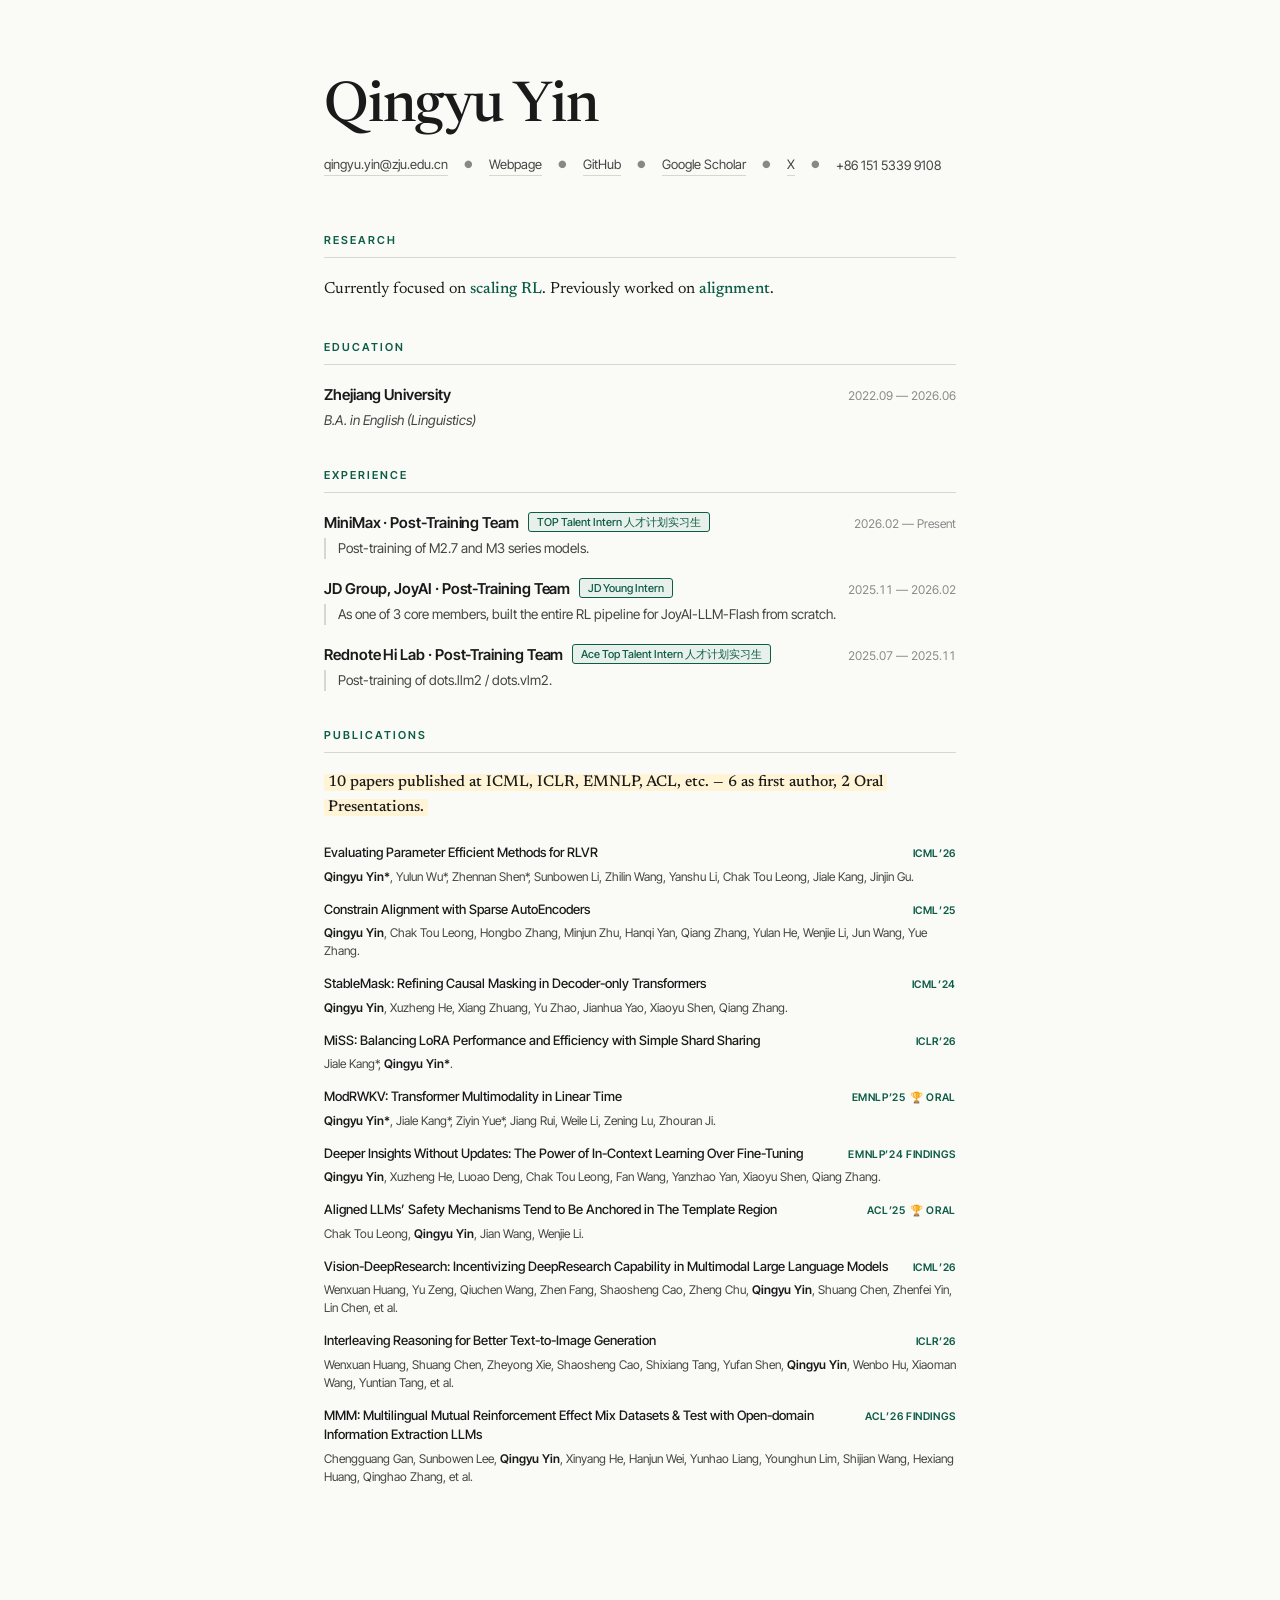
==== qingyu_cv_4.html @ bf0ea3c9 "[feat] redesign site: minimal glassmorphism profile with interactive background Strip down to single" ====
<!DOCTYPE html>
<html lang="en">
<head>
<meta charset="UTF-8">
<title>Qingyu Yin — Curriculum Vitae</title>
<link rel="preconnect" href="https://fonts.googleapis.com">
<link rel="preconnect" href="https://fonts.gstatic.com" crossorigin>
<link href="https://fonts.googleapis.com/css2?family=Newsreader:ital,opsz,wght@0,6..72,400;0,6..72,500;0,6..72,600;1,6..72,400&family=Inter+Tight:wght@300;400;500;600;700&display=swap" rel="stylesheet">
<style>
  :root {
    --ink: #1a1a1a;
    --ink-soft: #444;
    --ink-faint: #888;
    --accent: #0d5c47;
    --accent-soft: #e8f0ec;
    --highlight: #fff4d6;
    --rule: #d8d6cf;
    --paper: #fafaf7;
    --sans: 'Inter Tight', -apple-system, sans-serif;
    --serif: 'Newsreader', Georgia, serif;
  }

  * { box-sizing: border-box; margin: 0; padding: 0; }

  html { font-size: 15px; }

  body {
    font-family: var(--sans);
    color: var(--ink);
    background: var(--paper);
    line-height: 1.55;
    font-weight: 400;
    -webkit-font-smoothing: antialiased;
    text-rendering: optimizeLegibility;
  }

  .page {
    max-width: 760px;
    margin: 0 auto;
    padding: 80px 64px 96px;
  }

  /* ─── Header ─────────────────────────────────── */
  header {
    margin-bottom: 56px;
  }

  h1 {
    font-family: var(--serif);
    font-size: 56px;
    font-weight: 500;
    letter-spacing: -0.02em;
    line-height: 1;
    color: var(--ink);
    margin-bottom: 18px;
  }

  .contact {
    font-size: 13px;
    color: var(--ink-soft);
    font-weight: 400;
    display: flex;
    flex-wrap: wrap;
    gap: 4px 16px;
    align-items: center;
  }

  .contact a {
    color: var(--ink-soft);
    text-decoration: none;
    border-bottom: 1px solid var(--rule);
    padding-bottom: 1px;
    transition: all 0.15s ease;
  }

  .contact a:hover {
    color: var(--accent);
    border-bottom-color: var(--accent);
  }

  .contact .sep {
    color: var(--ink-faint);
    font-size: 10px;
  }

  /* ─── Sections ───────────────────────────────── */
  section {
    margin-bottom: 36px;
  }

  h2 {
    font-family: var(--sans);
    font-size: 11px;
    font-weight: 600;
    letter-spacing: 0.18em;
    text-transform: uppercase;
    color: var(--accent);
    margin-bottom: 18px;
    padding-bottom: 8px;
    border-bottom: 1px solid var(--rule);
  }

  /* ─── Research statement ─────────────────────── */
  .research-statement {
    font-family: var(--serif);
    font-size: 16px;
    line-height: 1.65;
    color: var(--ink);
    font-weight: 400;
  }

  .research-statement p + p {
    margin-top: 10px;
  }

  .accent {
    color: var(--accent);
    font-weight: 500;
  }

  /* ─── Education / Experience entries ─────────── */
  .entry {
    margin-bottom: 18px;
  }

  .entry:last-child {
    margin-bottom: 0;
  }

  .entry-header {
    display: flex;
    justify-content: space-between;
    align-items: baseline;
    gap: 16px;
    margin-bottom: 4px;
    flex-wrap: wrap;
  }

  .entry-title {
    font-size: 15px;
    font-weight: 600;
    color: var(--ink);
    letter-spacing: -0.005em;
  }

  /* Role pill — colored frame */
  .role-pill {
    display: inline-block;
    font-size: 11px;
    font-weight: 500;
    color: var(--accent);
    background: var(--accent-soft);
    border: 1px solid var(--accent);
    border-radius: 3px;
    padding: 2px 8px;
    margin-left: 6px;
    letter-spacing: 0;
    vertical-align: 2px;
    line-height: 1.3;
  }

  .entry-date {
    font-size: 12px;
    color: var(--ink-faint);
    font-weight: 400;
    white-space: nowrap;
    font-variant-numeric: tabular-nums;
  }

  .entry-subtitle {
    font-size: 13.5px;
    color: var(--ink-soft);
    font-style: italic;
    margin-bottom: 4px;
  }

  .entry-body {
    font-size: 13.5px;
    color: var(--ink-soft);
    padding-left: 14px;
    position: relative;
  }

  .entry-body::before {
    content: "";
    position: absolute;
    left: 0;
    top: 0;
    bottom: 0;
    width: 2px;
    background: var(--rule);
  }

  /* ─── Publications ───────────────────────────── */
  .pub-lead {
    font-family: var(--serif);
    font-size: 15.5px;
    color: var(--ink);
    margin-bottom: 22px;
    line-height: 1.6;
  }

  .pub-lead .hl {
    background-color: var(--highlight);
    padding: 1px 4px;
    border-radius: 2px;
    font-weight: 500;
    box-decoration-break: clone;
    -webkit-box-decoration-break: clone;
  }

  .pub {
    margin-bottom: 14px;
    display: grid;
    grid-template-columns: 1fr auto;
    gap: 4px 18px;
    align-items: baseline;
    font-size: 13px;
    line-height: 1.5;
  }

  .pub-title {
    color: var(--ink);
    font-weight: 500;
  }

  .pub-venue {
    font-size: 10.5px;
    color: var(--accent);
    font-weight: 600;
    letter-spacing: 0.06em;
    white-space: nowrap;
    text-transform: uppercase;
  }

  .pub-venue .oral {
    margin-left: 2px;
  }

  .pub-authors {
    grid-column: 1 / -1;
    color: var(--ink-soft);
    font-size: 12px;
    margin-top: 1px;
  }

  .pub-authors .me {
    color: var(--ink);
    font-weight: 600;
  }

  /* ─── Print ──────────────────────────────────── */
  @media print {
    @page {
      size: A4;
      margin: 0.5in;
    }

    html { font-size: 10.5pt; }

    body {
      background: white;
      color: #000;
    }

    .page {
      max-width: none;
      margin: 0;
      padding: 0;
    }

    header { margin-bottom: 24pt; }

    h1 {
      font-size: 32pt;
      margin-bottom: 10pt;
    }

    .contact { font-size: 9pt; }
    .contact a {
      color: #000;
      border-bottom: none;
    }

    section { margin-bottom: 16pt; page-break-inside: auto; }

    h2 {
      font-size: 8.5pt;
      margin-bottom: 10pt;
      padding-bottom: 4pt;
      color: var(--accent);
    }

    .research-statement { font-size: 10.5pt; }
    .pub-lead { font-size: 10.5pt; margin-bottom: 12pt; }

    .role-pill {
      font-size: 8pt;
      padding: 1pt 5pt;
      -webkit-print-color-adjust: exact;
      print-color-adjust: exact;
    }

    .pub-lead .hl {
      -webkit-print-color-adjust: exact;
      print-color-adjust: exact;
    }

    .entry, .pub {
      page-break-inside: avoid;
      margin-bottom: 9pt;
    }

    .entry-title { font-size: 10.5pt; }
    .entry-date { font-size: 8.5pt; }
    .entry-subtitle, .entry-body { font-size: 9.5pt; }

    .pub { font-size: 9.5pt; }
    .pub-authors { font-size: 9pt; }
    .pub-venue { font-size: 8pt; }
  }
</style>
</head>
<body>
<div class="page">

  <header>
    <h1>Qingyu Yin</h1>
    <nav class="contact">
      <a href="mailto:qingyu.yin@zju.edu.cn">qingyu.yin@zju.edu.cn</a>
      <span class="sep">●</span>
      <a href="https://mikastars39.notion.site">Webpage</a>
      <span class="sep">●</span>
      <a href="https://github.com/mikastars39">GitHub</a>
      <span class="sep">●</span>
      <a href="https://scholar.google.com/citations?user=BRsj8FAAAAAJ&hl=zh-CN">Google Scholar</a>
      <span class="sep">●</span>
      <a href="https://x.com/MikaStars39">X</a>
      <span class="sep">●</span>
      <span>+86 151 5339 9108</span>
    </nav>
  </header>

  <section>
    <h2>Research</h2>
    <div class="research-statement">
      <p>Currently focused on <span class="accent">scaling RL</span>. Previously worked on <span class="accent">alignment</span>.</p>
    </div>
  </section>

  <section>
    <h2>Education</h2>
    <div class="entry">
      <div class="entry-header">
        <div class="entry-title">Zhejiang University</div>
        <div class="entry-date">2022.09 — 2026.06</div>
      </div>
      <div class="entry-subtitle">B.A. in English (Linguistics)</div>
    </div>
  </section>

  <section>
    <h2>Experience</h2>

    <div class="entry">
      <div class="entry-header">
        <div class="entry-title">MiniMax · Post-Training Team <span class="role-pill">TOP Talent Intern 人才计划实习生</span></div>
        <div class="entry-date">2026.02 — Present</div>
      </div>
      <div class="entry-body">Post-training of M2.7 and M3 series models.</div>
    </div>

    <div class="entry">
      <div class="entry-header">
        <div class="entry-title">JD Group, JoyAI · Post-Training Team <span class="role-pill">JD Young Intern</span></div>
        <div class="entry-date">2025.11 — 2026.02</div>
      </div>
      <div class="entry-body">As one of 3 core members, built the entire RL pipeline for JoyAI-LLM-Flash from scratch.</div>
    </div>

    <div class="entry">
      <div class="entry-header">
        <div class="entry-title">Rednote Hi Lab · Post-Training Team <span class="role-pill">Ace Top Talent Intern 人才计划实习生</span></div>
        <div class="entry-date">2025.07 — 2025.11</div>
      </div>
      <div class="entry-body">Post-training of dots.llm2 / dots.vlm2.</div>
    </div>
  </section>

  <section>
    <h2>Publications</h2>
    <p class="pub-lead"><span class="hl">10 papers published at ICML, ICLR, EMNLP, ACL, etc. — 6 as first author, 2 Oral Presentations.</span></p>

    <div class="pub">
      <div class="pub-title">Evaluating Parameter Efficient Methods for RLVR</div>
      <div class="pub-venue">ICML&#8217;26</div>
      <div class="pub-authors"><span class="me">Qingyu Yin*</span>, Yulun Wu*, Zhennan Shen*, Sunbowen Li, Zhilin Wang, Yanshu Li, Chak Tou Leong, Jiale Kang, Jinjin Gu.</div>
    </div>

    <div class="pub">
      <div class="pub-title">Constrain Alignment with Sparse AutoEncoders</div>
      <div class="pub-venue">ICML&#8217;25</div>
      <div class="pub-authors"><span class="me">Qingyu Yin</span>, Chak Tou Leong, Hongbo Zhang, Minjun Zhu, Hanqi Yan, Qiang Zhang, Yulan He, Wenjie Li, Jun Wang, Yue Zhang.</div>
    </div>

    <div class="pub">
      <div class="pub-title">StableMask: Refining Causal Masking in Decoder-only Transformers</div>
      <div class="pub-venue">ICML&#8217;24</div>
      <div class="pub-authors"><span class="me">Qingyu Yin</span>, Xuzheng He, Xiang Zhuang, Yu Zhao, Jianhua Yao, Xiaoyu Shen, Qiang Zhang.</div>
    </div>

    <div class="pub">
      <div class="pub-title">MiSS: Balancing LoRA Performance and Efficiency with Simple Shard Sharing</div>
      <div class="pub-venue">ICLR&#8217;26</div>
      <div class="pub-authors">Jiale Kang*, <span class="me">Qingyu Yin*</span>.</div>
    </div>

    <div class="pub">
      <div class="pub-title">ModRWKV: Transformer Multimodality in Linear Time</div>
      <div class="pub-venue">EMNLP&#8217;25 <span class="oral">🏆 Oral</span></div>
      <div class="pub-authors"><span class="me">Qingyu Yin*</span>, Jiale Kang*, Ziyin Yue*, Jiang Rui, Weile Li, Zening Lu, Zhouran Ji.</div>
    </div>

    <div class="pub">
      <div class="pub-title">Deeper Insights Without Updates: The Power of In-Context Learning Over Fine-Tuning</div>
      <div class="pub-venue">EMNLP&#8217;24 Findings</div>
      <div class="pub-authors"><span class="me">Qingyu Yin</span>, Xuzheng He, Luoao Deng, Chak Tou Leong, Fan Wang, Yanzhao Yan, Xiaoyu Shen, Qiang Zhang.</div>
    </div>

    <div class="pub">
      <div class="pub-title">Aligned LLMs&#8217; Safety Mechanisms Tend to Be Anchored in The Template Region</div>
      <div class="pub-venue">ACL&#8217;25 <span class="oral">🏆 Oral</span></div>
      <div class="pub-authors">Chak Tou Leong, <span class="me">Qingyu Yin</span>, Jian Wang, Wenjie Li.</div>
    </div>

    <div class="pub">
      <div class="pub-title">Vision-DeepResearch: Incentivizing DeepResearch Capability in Multimodal Large Language Models</div>
      <div class="pub-venue">ICML&#8217;26</div>
      <div class="pub-authors">Wenxuan Huang, Yu Zeng, Qiuchen Wang, Zhen Fang, Shaosheng Cao, Zheng Chu, <span class="me">Qingyu Yin</span>, Shuang Chen, Zhenfei Yin, Lin Chen, et al.</div>
    </div>

    <div class="pub">
      <div class="pub-title">Interleaving Reasoning for Better Text-to-Image Generation</div>
      <div class="pub-venue">ICLR&#8217;26</div>
      <div class="pub-authors">Wenxuan Huang, Shuang Chen, Zheyong Xie, Shaosheng Cao, Shixiang Tang, Yufan Shen, <span class="me">Qingyu Yin</span>, Wenbo Hu, Xiaoman Wang, Yuntian Tang, et al.</div>
    </div>

    <div class="pub">
      <div class="pub-title">MMM: Multilingual Mutual Reinforcement Effect Mix Datasets &amp; Test with Open-domain Information Extraction LLMs</div>
      <div class="pub-venue">ACL&#8217;26 Findings</div>
      <div class="pub-authors">Chengguang Gan, Sunbowen Lee, <span class="me">Qingyu Yin</span>, Xinyang He, Hanjun Wei, Yunhao Liang, Younghun Lim, Shijian Wang, Hexiang Huang, Qinghao Zhang, et al.</div>
    </div>

  </section>

</div>
</body>
</html>
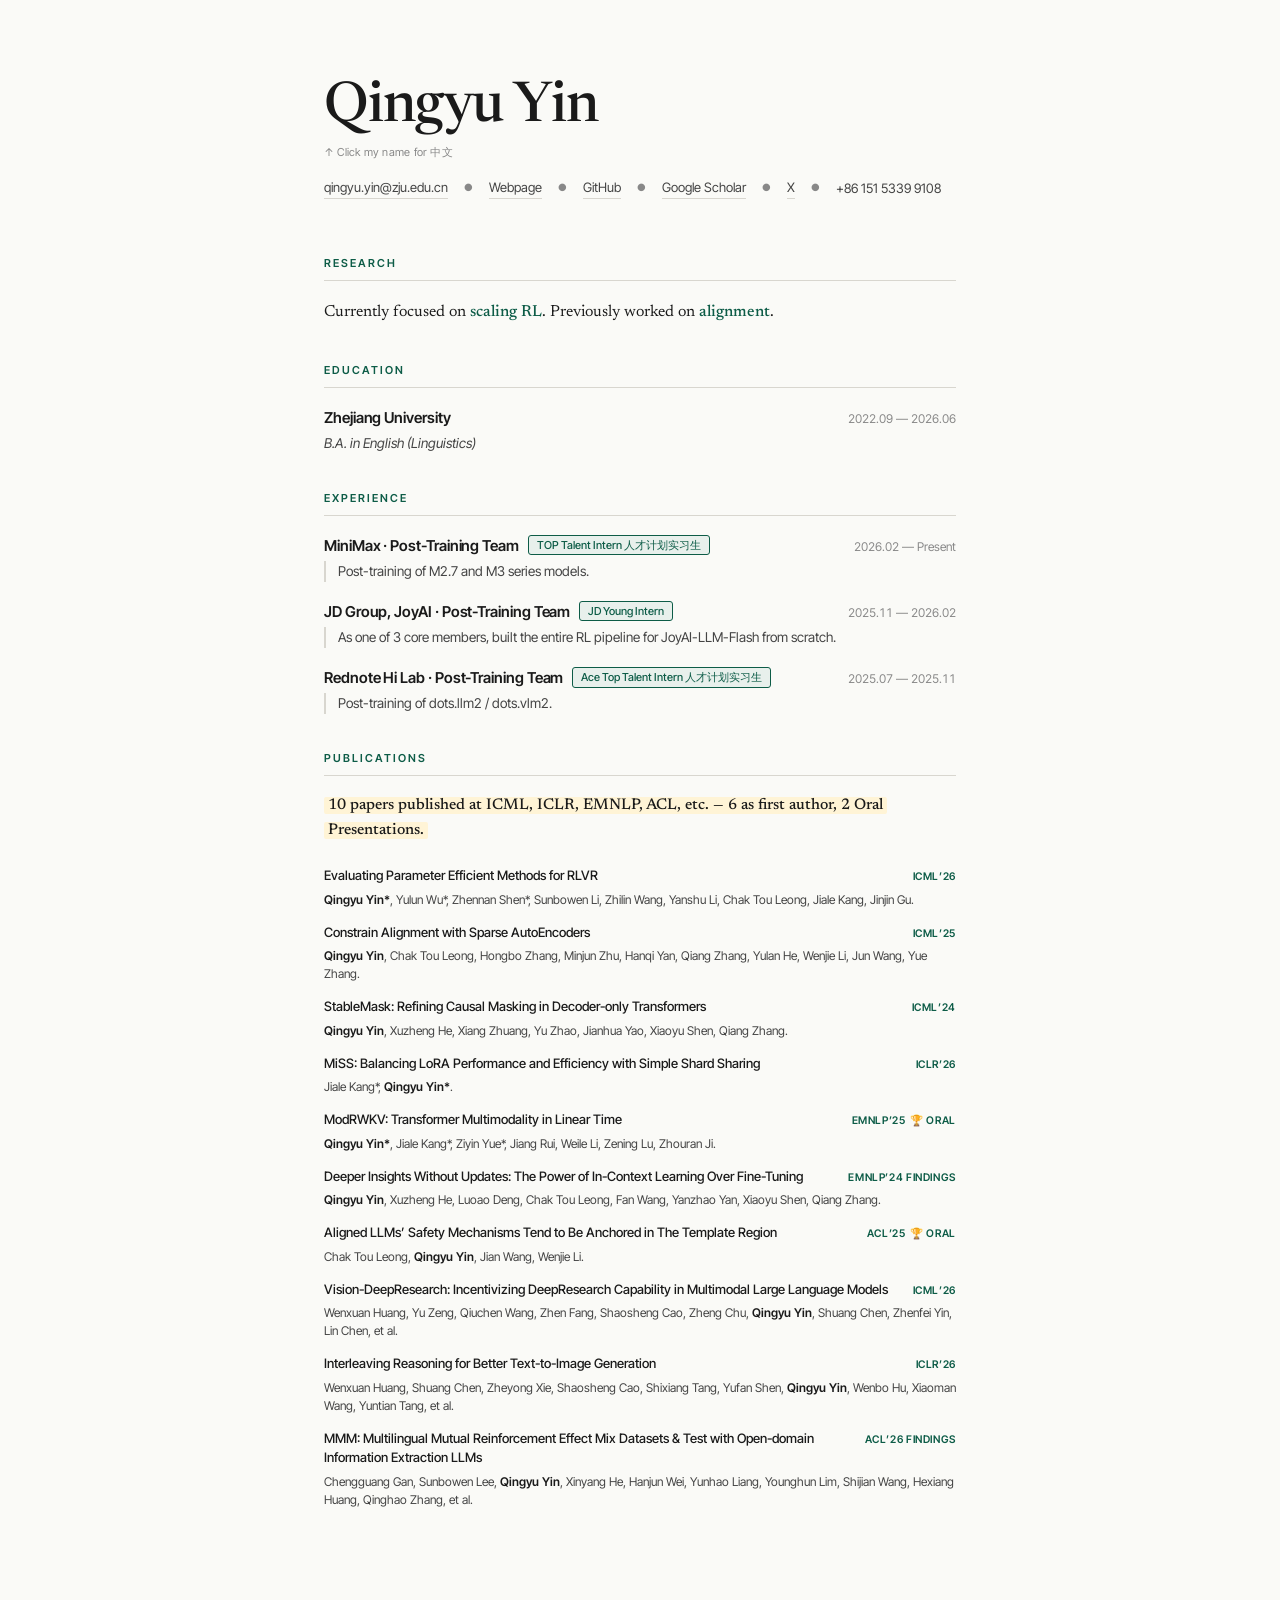
==== commit a308ccef: "[feat] add Chinese CV — click name to toggle EN/中文 Click the name in the CV to switch languages. Chi" ====
--- a/qingyu_cv_4.html
+++ b/qingyu_cv_4.html
@@ -55,6 +55,24 @@
     margin-bottom: 18px;
   }
 
+  h1#cv-name {
+    cursor: pointer;
+    user-select: none;
+    transition: color 0.15s ease;
+  }
+
+  h1#cv-name:hover {
+    color: var(--accent);
+  }
+
+  .lang-hint {
+    font-size: 11px;
+    color: var(--ink-faint);
+    font-weight: 400;
+    margin: -10px 0 16px;
+    letter-spacing: 0.02em;
+  }
+
   .contact {
     font-size: 13px;
     color: var(--ink-soft);
@@ -256,6 +274,8 @@
       margin: 0.5in;
     }
 
+    .lang-hint { display: none; }
+
     html { font-size: 10.5pt; }
 
     body {
@@ -325,11 +345,12 @@
 <div class="page">
 
   <header>
-    <h1>Qingyu Yin</h1>
+    <h1 id="cv-name" title="Click to switch language / 点击切换语言" data-en="Qingyu Yin" data-zh="尹清宇">Qingyu Yin</h1>
+    <div class="lang-hint" id="lang-hint" data-en="↑ Click my name for 中文" data-zh="↑ 点击姓名切换 English">↑ Click my name for 中文</div>
     <nav class="contact">
       <a href="mailto:qingyu.yin@zju.edu.cn">qingyu.yin@zju.edu.cn</a>
       <span class="sep">●</span>
-      <a href="https://mikastars39.notion.site">Webpage</a>
+      <a href="https://mikastars39.notion.site" data-en="Webpage" data-zh="个人主页">Webpage</a>
       <span class="sep">●</span>
       <a href="https://github.com/mikastars39">GitHub</a>
       <span class="sep">●</span>
@@ -342,54 +363,54 @@
   </header>
 
   <section>
-    <h2>Research</h2>
-    <div class="research-statement">
+    <h2 data-en="Research" data-zh="研究方向">Research</h2>
+    <div class="research-statement" data-en='<p>Currently focused on <span class="accent">scaling RL</span>. Previously worked on <span class="accent">alignment</span>.</p>' data-zh='<p>目前专注于<span class="accent">强化学习的规模化扩展</span>,此前从事<span class="accent">对齐</span>研究。</p>'>
       <p>Currently focused on <span class="accent">scaling RL</span>. Previously worked on <span class="accent">alignment</span>.</p>
     </div>
   </section>
 
   <section>
-    <h2>Education</h2>
+    <h2 data-en="Education" data-zh="教育经历">Education</h2>
     <div class="entry">
       <div class="entry-header">
-        <div class="entry-title">Zhejiang University</div>
+        <div class="entry-title" data-en="Zhejiang University" data-zh="浙江大学">Zhejiang University</div>
         <div class="entry-date">2022.09 — 2026.06</div>
       </div>
-      <div class="entry-subtitle">B.A. in English (Linguistics)</div>
+      <div class="entry-subtitle" data-en="B.A. in English (Linguistics)" data-zh="英语(语言学)学士">B.A. in English (Linguistics)</div>
     </div>
   </section>
 
   <section>
-    <h2>Experience</h2>
+    <h2 data-en="Experience" data-zh="工作经历">Experience</h2>
 
     <div class="entry">
       <div class="entry-header">
-        <div class="entry-title">MiniMax · Post-Training Team <span class="role-pill">TOP Talent Intern 人才计划实习生</span></div>
-        <div class="entry-date">2026.02 — Present</div>
+        <div class="entry-title" data-en='MiniMax · Post-Training Team <span class="role-pill">TOP Talent Intern 人才计划实习生</span>' data-zh='MiniMax · 后训练团队 <span class="role-pill">人才计划实习生</span>'>MiniMax · Post-Training Team <span class="role-pill">TOP Talent Intern 人才计划实习生</span></div>
+        <div class="entry-date" data-en="2026.02 — Present" data-zh="2026.02 — 至今">2026.02 — Present</div>
       </div>
-      <div class="entry-body">Post-training of M2.7 and M3 series models.</div>
+      <div class="entry-body" data-en="Post-training of M2.7 and M3 series models." data-zh="负责 M2.7 与 M3 系列模型的后训练。">Post-training of M2.7 and M3 series models.</div>
     </div>
 
     <div class="entry">
       <div class="entry-header">
-        <div class="entry-title">JD Group, JoyAI · Post-Training Team <span class="role-pill">JD Young Intern</span></div>
+        <div class="entry-title" data-en='JD Group, JoyAI · Post-Training Team <span class="role-pill">JD Young Intern</span>' data-zh='JD Group, JoyAI · 后训练团队 <span class="role-pill">京东青年实习生</span>'>JD Group, JoyAI · Post-Training Team <span class="role-pill">JD Young Intern</span></div>
         <div class="entry-date">2025.11 — 2026.02</div>
       </div>
-      <div class="entry-body">As one of 3 core members, built the entire RL pipeline for JoyAI-LLM-Flash from scratch.</div>
+      <div class="entry-body" data-en="As one of 3 core members, built the entire RL pipeline for JoyAI-LLM-Flash from scratch." data-zh="作为 3 名核心成员之一,从零搭建了 JoyAI-LLM-Flash 完整的强化学习训练流程。">As one of 3 core members, built the entire RL pipeline for JoyAI-LLM-Flash from scratch.</div>
     </div>
 
     <div class="entry">
       <div class="entry-header">
-        <div class="entry-title">Rednote Hi Lab · Post-Training Team <span class="role-pill">Ace Top Talent Intern 人才计划实习生</span></div>
+        <div class="entry-title" data-en='Rednote Hi Lab · Post-Training Team <span class="role-pill">Ace Top Talent Intern 人才计划实习生</span>' data-zh='Rednote Hi Lab · 后训练团队 <span class="role-pill">Ace 人才计划实习生</span>'>Rednote Hi Lab · Post-Training Team <span class="role-pill">Ace Top Talent Intern 人才计划实习生</span></div>
         <div class="entry-date">2025.07 — 2025.11</div>
       </div>
-      <div class="entry-body">Post-training of dots.llm2 / dots.vlm2.</div>
+      <div class="entry-body" data-en="Post-training of dots.llm2 / dots.vlm2." data-zh="负责 dots.llm2 / dots.vlm2 的后训练。">Post-training of dots.llm2 / dots.vlm2.</div>
     </div>
   </section>
 
   <section>
-    <h2>Publications</h2>
-    <p class="pub-lead"><span class="hl">10 papers published at ICML, ICLR, EMNLP, ACL, etc. — 6 as first author, 2 Oral Presentations.</span></p>
+    <h2 data-en="Publications" data-zh="论文发表">Publications</h2>
+    <p class="pub-lead" data-en='<span class="hl">10 papers published at ICML, ICLR, EMNLP, ACL, etc. — 6 as first author, 2 Oral Presentations.</span>' data-zh='<span class="hl">在 ICML、ICLR、EMNLP、ACL 等顶会发表论文 10 篇 —— 其中 6 篇为第一作者,2 篇口头报告(Oral)。</span>'><span class="hl">10 papers published at ICML, ICLR, EMNLP, ACL, etc. — 6 as first author, 2 Oral Presentations.</span></p>
 
     <div class="pub">
       <div class="pub-title">Evaluating Parameter Efficient Methods for RLVR</div>
@@ -454,5 +475,26 @@
   </section>
 
 </div>
+
+<script>
+  (function () {
+    var lang = 'en';
+    var titles = { en: 'Qingyu Yin — Curriculum Vitae', zh: '尹清宇 — 简历' };
+    var nodes = document.querySelectorAll('[data-en][data-zh]');
+
+    function apply() {
+      document.documentElement.lang = (lang === 'zh') ? 'zh-CN' : 'en';
+      document.title = titles[lang];
+      nodes.forEach(function (el) {
+        el.innerHTML = el.getAttribute('data-' + lang);
+      });
+    }
+
+    document.getElementById('cv-name').addEventListener('click', function () {
+      lang = (lang === 'en') ? 'zh' : 'en';
+      apply();
+    });
+  })();
+</script>
 </body>
 </html>
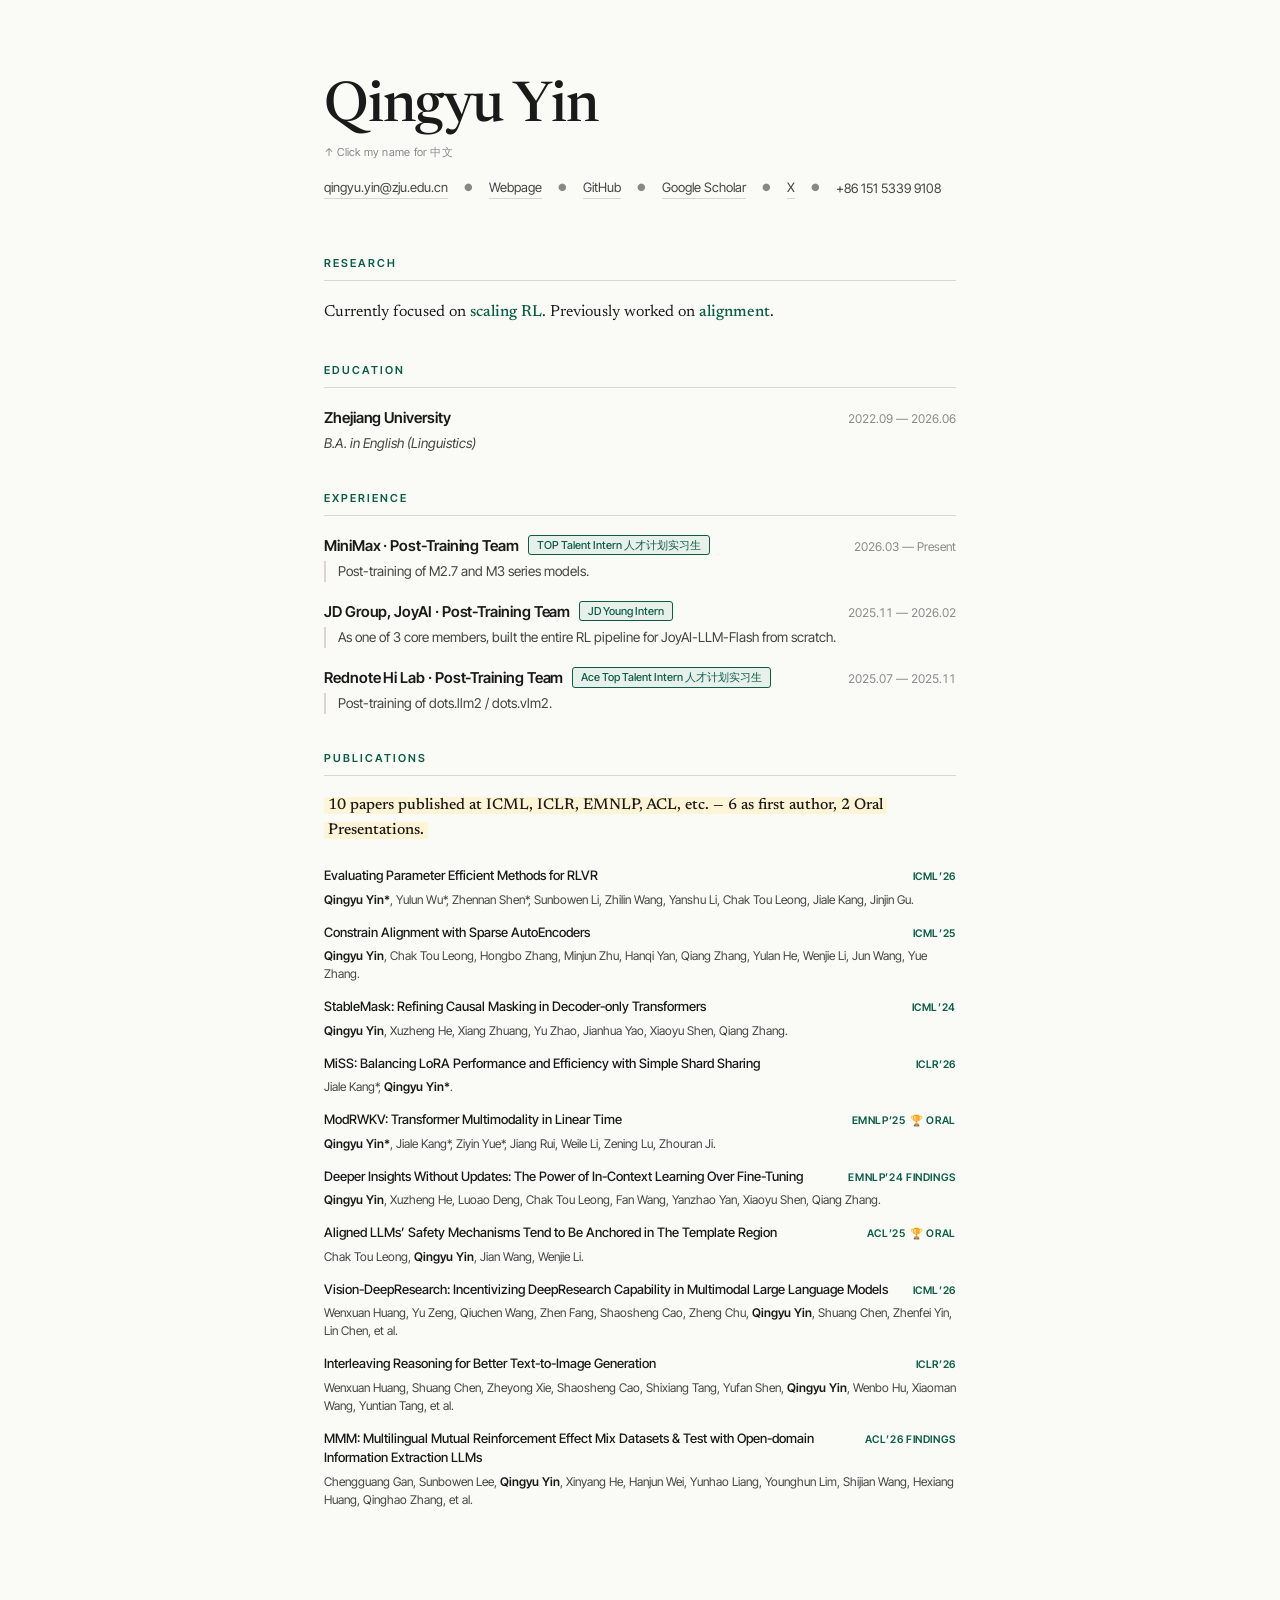
==== commit 046d3efb: "[fix] CV: bump MiniMax internship start from 2026.02 to 2026.03 Co-Authored-By: Claude <noreply@anth" ====
--- a/qingyu_cv_4.html
+++ b/qingyu_cv_4.html
@@ -386,7 +386,7 @@
     <div class="entry">
       <div class="entry-header">
         <div class="entry-title" data-en='MiniMax · Post-Training Team <span class="role-pill">TOP Talent Intern 人才计划实习生</span>' data-zh='MiniMax · 后训练团队 <span class="role-pill">人才计划实习生</span>'>MiniMax · Post-Training Team <span class="role-pill">TOP Talent Intern 人才计划实习生</span></div>
-        <div class="entry-date" data-en="2026.02 — Present" data-zh="2026.02 — 至今">2026.02 — Present</div>
+        <div class="entry-date" data-en="2026.03 — Present" data-zh="2026.03 — 至今">2026.03 — Present</div>
       </div>
       <div class="entry-body" data-en="Post-training of M2.7 and M3 series models." data-zh="负责 M2.7 与 M3 系列模型的后训练。">Post-training of M2.7 and M3 series models.</div>
     </div>
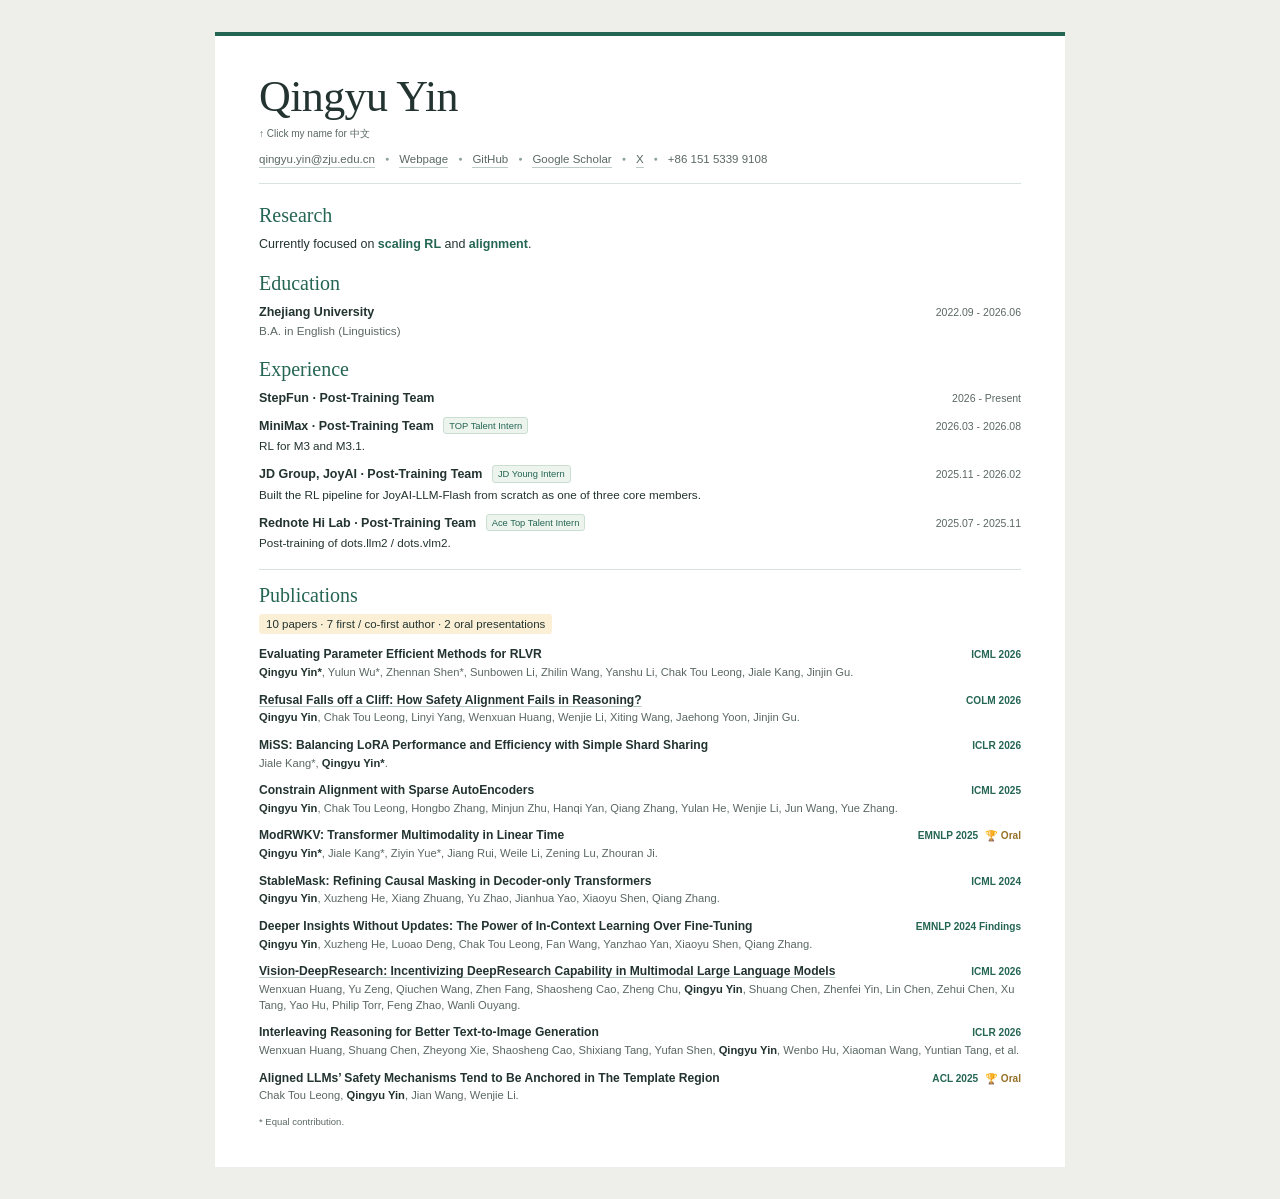
==== commit 4dffc009: "Update profile to StepFun post-training team and sync latest CV" ====
--- a/qingyu_cv_4.html
+++ b/qingyu_cv_4.html
@@ -2,343 +2,65 @@
 <html lang="en">
 <head>
 <meta charset="UTF-8">
-<title>Qingyu Yin — Curriculum Vitae</title>
-<link rel="preconnect" href="https://fonts.googleapis.com">
-<link rel="preconnect" href="https://fonts.gstatic.com" crossorigin>
-<link href="https://fonts.googleapis.com/css2?family=Newsreader:ital,opsz,wght@0,6..72,400;0,6..72,500;0,6..72,600;1,6..72,400&family=Inter+Tight:wght@300;400;500;600;700&display=swap" rel="stylesheet">
+<title>Qingyu Yin - Curriculum Vitae</title>
+<meta name="viewport" content="width=device-width, initial-scale=1">
 <style>
-  :root {
-    --ink: #1a1a1a;
-    --ink-soft: #444;
-    --ink-faint: #888;
-    --accent: #0d5c47;
-    --accent-soft: #e8f0ec;
-    --highlight: #fff4d6;
-    --rule: #d8d6cf;
-    --paper: #fafaf7;
-    --sans: 'Inter Tight', -apple-system, sans-serif;
-    --serif: 'Newsreader', Georgia, serif;
-  }
-
-  * { box-sizing: border-box; margin: 0; padding: 0; }
-
-  html { font-size: 15px; }
-
-  body {
-    font-family: var(--sans);
-    color: var(--ink);
-    background: var(--paper);
-    line-height: 1.55;
-    font-weight: 400;
-    -webkit-font-smoothing: antialiased;
-    text-rendering: optimizeLegibility;
-  }
-
-  .page {
-    max-width: 760px;
-    margin: 0 auto;
-    padding: 80px 64px 96px;
-  }
-
-  /* ─── Header ─────────────────────────────────── */
-  header {
-    margin-bottom: 56px;
-  }
-
-  h1 {
-    font-family: var(--serif);
-    font-size: 56px;
-    font-weight: 500;
-    letter-spacing: -0.02em;
-    line-height: 1;
-    color: var(--ink);
-    margin-bottom: 18px;
-  }
-
-  h1#cv-name {
-    cursor: pointer;
-    user-select: none;
-    transition: color 0.15s ease;
-  }
-
-  h1#cv-name:hover {
-    color: var(--accent);
-  }
-
-  .lang-hint {
-    font-size: 11px;
-    color: var(--ink-faint);
-    font-weight: 400;
-    margin: -10px 0 16px;
-    letter-spacing: 0.02em;
-  }
-
-  .contact {
-    font-size: 13px;
-    color: var(--ink-soft);
-    font-weight: 400;
-    display: flex;
-    flex-wrap: wrap;
-    gap: 4px 16px;
-    align-items: center;
-  }
-
-  .contact a {
-    color: var(--ink-soft);
-    text-decoration: none;
-    border-bottom: 1px solid var(--rule);
-    padding-bottom: 1px;
-    transition: all 0.15s ease;
-  }
-
-  .contact a:hover {
-    color: var(--accent);
-    border-bottom-color: var(--accent);
-  }
-
-  .contact .sep {
-    color: var(--ink-faint);
-    font-size: 10px;
-  }
-
-  /* ─── Sections ───────────────────────────────── */
-  section {
-    margin-bottom: 36px;
-  }
-
-  h2 {
-    font-family: var(--sans);
-    font-size: 11px;
-    font-weight: 600;
-    letter-spacing: 0.18em;
-    text-transform: uppercase;
-    color: var(--accent);
-    margin-bottom: 18px;
-    padding-bottom: 8px;
-    border-bottom: 1px solid var(--rule);
-  }
-
-  /* ─── Research statement ─────────────────────── */
-  .research-statement {
-    font-family: var(--serif);
-    font-size: 16px;
-    line-height: 1.65;
-    color: var(--ink);
-    font-weight: 400;
-  }
-
-  .research-statement p + p {
-    margin-top: 10px;
-  }
-
-  .accent {
-    color: var(--accent);
-    font-weight: 500;
-  }
-
-  /* ─── Education / Experience entries ─────────── */
-  .entry {
-    margin-bottom: 18px;
-  }
-
-  .entry:last-child {
-    margin-bottom: 0;
-  }
-
-  .entry-header {
-    display: flex;
-    justify-content: space-between;
-    align-items: baseline;
-    gap: 16px;
-    margin-bottom: 4px;
-    flex-wrap: wrap;
-  }
-
-  .entry-title {
-    font-size: 15px;
-    font-weight: 600;
-    color: var(--ink);
-    letter-spacing: -0.005em;
-  }
-
-  /* Role pill — colored frame */
-  .role-pill {
-    display: inline-block;
-    font-size: 11px;
-    font-weight: 500;
-    color: var(--accent);
-    background: var(--accent-soft);
-    border: 1px solid var(--accent);
-    border-radius: 3px;
-    padding: 2px 8px;
-    margin-left: 6px;
-    letter-spacing: 0;
-    vertical-align: 2px;
-    line-height: 1.3;
-  }
-
-  .entry-date {
-    font-size: 12px;
-    color: var(--ink-faint);
-    font-weight: 400;
-    white-space: nowrap;
-    font-variant-numeric: tabular-nums;
-  }
-
-  .entry-subtitle {
-    font-size: 13.5px;
-    color: var(--ink-soft);
-    font-style: italic;
-    margin-bottom: 4px;
-  }
-
-  .entry-body {
-    font-size: 13.5px;
-    color: var(--ink-soft);
-    padding-left: 14px;
-    position: relative;
-  }
-
-  .entry-body::before {
-    content: "";
-    position: absolute;
-    left: 0;
-    top: 0;
-    bottom: 0;
-    width: 2px;
-    background: var(--rule);
-  }
-
-  /* ─── Publications ───────────────────────────── */
-  .pub-lead {
-    font-family: var(--serif);
-    font-size: 15.5px;
-    color: var(--ink);
-    margin-bottom: 22px;
-    line-height: 1.6;
-  }
-
-  .pub-lead .hl {
-    background-color: var(--highlight);
-    padding: 1px 4px;
-    border-radius: 2px;
-    font-weight: 500;
-    box-decoration-break: clone;
-    -webkit-box-decoration-break: clone;
-  }
-
-  .pub {
-    margin-bottom: 14px;
-    display: grid;
-    grid-template-columns: 1fr auto;
-    gap: 4px 18px;
-    align-items: baseline;
-    font-size: 13px;
-    line-height: 1.5;
-  }
-
-  .pub-title {
-    color: var(--ink);
-    font-weight: 500;
-  }
-
-  .pub-venue {
-    font-size: 10.5px;
-    color: var(--accent);
-    font-weight: 600;
-    letter-spacing: 0.06em;
-    white-space: nowrap;
-    text-transform: uppercase;
-  }
-
-  .pub-venue .oral {
-    margin-left: 2px;
-  }
-
-  .pub-authors {
-    grid-column: 1 / -1;
-    color: var(--ink-soft);
-    font-size: 12px;
-    margin-top: 1px;
-  }
-
-  .pub-authors .me {
-    color: var(--ink);
-    font-weight: 600;
-  }
-
-  /* ─── Print ──────────────────────────────────── */
-  @media print {
-    @page {
-      size: A4;
-      margin: 0.5in;
-    }
-
-    .lang-hint { display: none; }
-
-    html { font-size: 10.5pt; }
-
-    body {
-      background: white;
-      color: #000;
-    }
-
-    .page {
-      max-width: none;
-      margin: 0;
-      padding: 0;
-    }
-
-    header { margin-bottom: 24pt; }
-
-    h1 {
-      font-size: 32pt;
-      margin-bottom: 10pt;
-    }
-
-    .contact { font-size: 9pt; }
-    .contact a {
-      color: #000;
-      border-bottom: none;
-    }
-
-    section { margin-bottom: 16pt; page-break-inside: auto; }
-
-    h2 {
-      font-size: 8.5pt;
-      margin-bottom: 10pt;
-      padding-bottom: 4pt;
-      color: var(--accent);
-    }
-
-    .research-statement { font-size: 10.5pt; }
-    .pub-lead { font-size: 10.5pt; margin-bottom: 12pt; }
-
-    .role-pill {
-      font-size: 8pt;
-      padding: 1pt 5pt;
-      -webkit-print-color-adjust: exact;
-      print-color-adjust: exact;
-    }
-
-    .pub-lead .hl {
-      -webkit-print-color-adjust: exact;
-      print-color-adjust: exact;
-    }
-
-    .entry, .pub {
-      page-break-inside: avoid;
-      margin-bottom: 9pt;
-    }
-
-    .entry-title { font-size: 10.5pt; }
-    .entry-date { font-size: 8.5pt; }
-    .entry-subtitle, .entry-body { font-size: 9.5pt; }
-
-    .pub { font-size: 9.5pt; }
-    .pub-authors { font-size: 9pt; }
-    .pub-venue { font-size: 8pt; }
-  }
+:root { --ink:#223330; --muted:#5a6863; --accent:#246553; --line:#d8e3dc; --soft:#edf4ee; --gold:#fbf0d6; }
+* { box-sizing:border-box; margin:0; padding:0; }
+body { background:#eeefeb; color:var(--ink); font-family:"Avenir Next",Avenir,"Helvetica Neue",sans-serif; font-size:13px; line-height:1.45; -webkit-font-smoothing:antialiased; }
+a { color:inherit; text-decoration:none; }
+a:hover { color:var(--accent); }
+.page { max-width:850px; margin:32px auto; padding:38px 44px; background:#fff; border-top:4px solid var(--accent); }
+header { margin-bottom:19px; padding-bottom:15px; border-bottom:1px solid var(--line); }
+h1 { font-family:Baskerville,"Palatino Linotype",Palatino,serif; font-size:44px; line-height:1.05; font-weight:400; letter-spacing:-0.6px; margin-bottom:11px; }
+#cv-name { cursor:pointer; }
+.lang-hint { font-size:10px; color:var(--muted); margin:-4px 0 9px; }
+.contact { display:flex; flex-wrap:wrap; gap:4px 10px; font-size:11.5px; color:var(--muted); }
+.contact a { border-bottom:1px solid #bdcdc5; }
+.contact .sep { font-size:7px; align-self:center; color:#8da398; }
+section { margin-bottom:17px; }
+h2 { font-family:Baskerville,"Palatino Linotype",Palatino,serif; font-weight:400; font-size:20px; line-height:1.2; color:var(--accent); margin-bottom:8px; }
+.research-statement { font-size:12.5px; line-height:1.5; }
+.accent { font-weight:600; color:var(--accent); }
+.entry { margin-bottom:10px; break-inside:avoid; }
+.entry:last-child { margin-bottom:0; }
+.entry-header { display:flex; justify-content:space-between; align-items:baseline; gap:9px; }
+.entry-title { font-size:12.5px; font-weight:600; }
+.entry-date { font-size:10.5px; color:var(--muted); white-space:nowrap; }
+.entry-subtitle { font-size:11.7px; margin-top:2px; color:var(--muted); }
+.entry-body { margin-top:3px; font-size:11.7px; line-height:1.45; }
+.role-pill { display:inline-block; font-size:9.4px; font-weight:400; color:var(--accent); background:var(--soft); border:1px solid #cbded2; border-radius:3px; padding:1px 5px; line-height:1.4; margin-left:6px; vertical-align:1px; }
+.publications { margin-bottom:0; }
+.publications h2 { border-top:1px solid var(--line); padding-top:13px; margin-bottom:9px; }
+.pub-lead { font-size:11.5px; margin-bottom:14px; }
+.hl { background:var(--gold); padding:4px 7px; border-radius:3px; box-decoration-break:clone; -webkit-box-decoration-break:clone; }
+.pub { display:grid; grid-template-columns:1fr auto; gap:2px 16px; break-inside:avoid; margin-bottom:11px; align-items:baseline; }
+.pub-title { font-size:12.1px; line-height:1.35; font-weight:600; }
+.pub-title a { text-decoration:underline; text-decoration-color:#b5cbc0; text-underline-offset:2px; }
+.pub-venue { color:var(--accent); font-size:10.1px; font-weight:600; white-space:nowrap; }
+.oral { color:#957025; margin-left:4px; }
+.pub-authors { grid-column:1 / -1; color:var(--muted); font-size:11.2px; line-height:1.4; }
+.me { color:var(--ink); font-weight:600; }
+.pub-note { font-size:9.5px; color:var(--muted); margin-top:1px; }
+@page { size:A4; margin:11mm 12mm; }
+@media print {
+  * { -webkit-print-color-adjust:exact; print-color-adjust:exact; }
+  body { background:#fff; }
+  .page { max-width:none; margin:0; padding:12px 0 0; }
+  .lang-hint { display:none; }
+  header { margin-bottom:13px; padding-bottom:11px; }
+  h1 { font-size:40px; }
+  section { margin-bottom:13px; }
+  .pub { margin-bottom:8px; }
+}
+@media screen and (max-width:650px) {
+  .page { margin:0; padding:28px 22px; }
+  .entry-header { flex-wrap:wrap; gap:3px 9px; }
+  .role-pill { margin-left:0; display:table; margin-top:4px; }
+  .pub { display:block; }
+  .pub-venue { margin:3px 0; }
+  .hl { line-height:1.9; }
+}
 </style>
 </head>
 <body>
@@ -362,115 +84,117 @@
     </nav>
   </header>
 
+<div class="profile">
+<div class="profile-intro">
   <section>
     <h2 data-en="Research" data-zh="研究方向">Research</h2>
-    <div class="research-statement" data-en='<p>Currently focused on <span class="accent">scaling RL</span>. Previously worked on <span class="accent">alignment</span>.</p>' data-zh='<p>目前专注于<span class="accent">强化学习的规模化扩展</span>,此前从事<span class="accent">对齐</span>研究。</p>'>
-      <p>Currently focused on <span class="accent">scaling RL</span>. Previously worked on <span class="accent">alignment</span>.</p>
-    </div>
-  </section>
-
+    <div class="research-statement" data-en='<p>Currently focused on <span class="accent">scaling RL</span> and <span class="accent">alignment</span>.</p>' data-zh='<p>目前专注于<span class="accent">强化学习的规模化扩展</span>与<span class="accent">对齐</span>研究。</p>'>
+      <p>Currently focused on <span class="accent">scaling RL</span> and <span class="accent">alignment</span>.</p>
+    </div>
+  </section>
   <section>
     <h2 data-en="Education" data-zh="教育经历">Education</h2>
     <div class="entry">
       <div class="entry-header">
         <div class="entry-title" data-en="Zhejiang University" data-zh="浙江大学">Zhejiang University</div>
-        <div class="entry-date">2022.09 — 2026.06</div>
+        <div class="entry-date">2022.09 - 2026.06</div>
       </div>
       <div class="entry-subtitle" data-en="B.A. in English (Linguistics)" data-zh="英语(语言学)学士">B.A. in English (Linguistics)</div>
     </div>
   </section>
-
+</div>
   <section>
     <h2 data-en="Experience" data-zh="工作经历">Experience</h2>
-
-    <div class="entry">
-      <div class="entry-header">
-        <div class="entry-title" data-en='MiniMax · Post-Training Team <span class="role-pill">TOP Talent Intern 人才计划实习生</span>' data-zh='MiniMax · 后训练团队 <span class="role-pill">人才计划实习生</span>'>MiniMax · Post-Training Team <span class="role-pill">TOP Talent Intern 人才计划实习生</span></div>
-        <div class="entry-date" data-en="2026.03 — Present" data-zh="2026.03 — 至今">2026.03 — Present</div>
-      </div>
-      <div class="entry-body" data-en="Post-training of M2.7 and M3 series models." data-zh="负责 M2.7 与 M3 系列模型的后训练。">Post-training of M2.7 and M3 series models.</div>
+    <div class="entry">
+      <div class="entry-header">
+        <div class="entry-title" data-en="StepFun · Post-Training Team" data-zh="阶跃星辰 StepFun · 后训练团队">StepFun · Post-Training Team</div>
+        <div class="entry-date" data-en="2026 - Present" data-zh="2026 - 至今">2026 - Present</div>
+      </div>
+    </div>
+
+
+    <div class="entry">
+      <div class="entry-header">
+        <div class="entry-title" data-en='MiniMax · Post-Training Team <span class="role-pill">TOP Talent Intern</span>' data-zh='MiniMax · 后训练团队 <span class="role-pill">人才计划实习生</span>'>MiniMax · Post-Training Team <span class="role-pill">TOP Talent Intern</span></div>
+        <div class="entry-date" data-en="2026.03 - 2026.08" data-zh="2026.03 - 2026.08">2026.03 - 2026.08</div>
+      </div>
+      <div class="entry-body" data-en="RL for M3 and M3.1." data-zh="负责 M3、M3.1 的强化学习。">RL for M3 and M3.1.</div>
     </div>
 
     <div class="entry">
       <div class="entry-header">
         <div class="entry-title" data-en='JD Group, JoyAI · Post-Training Team <span class="role-pill">JD Young Intern</span>' data-zh='JD Group, JoyAI · 后训练团队 <span class="role-pill">京东青年实习生</span>'>JD Group, JoyAI · Post-Training Team <span class="role-pill">JD Young Intern</span></div>
-        <div class="entry-date">2025.11 — 2026.02</div>
-      </div>
-      <div class="entry-body" data-en="As one of 3 core members, built the entire RL pipeline for JoyAI-LLM-Flash from scratch." data-zh="作为 3 名核心成员之一,从零搭建了 JoyAI-LLM-Flash 完整的强化学习训练流程。">As one of 3 core members, built the entire RL pipeline for JoyAI-LLM-Flash from scratch.</div>
-    </div>
-
-    <div class="entry">
-      <div class="entry-header">
-        <div class="entry-title" data-en='Rednote Hi Lab · Post-Training Team <span class="role-pill">Ace Top Talent Intern 人才计划实习生</span>' data-zh='Rednote Hi Lab · 后训练团队 <span class="role-pill">Ace 人才计划实习生</span>'>Rednote Hi Lab · Post-Training Team <span class="role-pill">Ace Top Talent Intern 人才计划实习生</span></div>
-        <div class="entry-date">2025.07 — 2025.11</div>
+        <div class="entry-date">2025.11 - 2026.02</div>
+      </div>
+      <div class="entry-body" data-en="Built the RL pipeline for JoyAI-LLM-Flash from scratch as one of three core members." data-zh="作为 3 名核心成员之一,从零搭建了 JoyAI-LLM-Flash 完整的强化学习训练流程。">Built the RL pipeline for JoyAI-LLM-Flash from scratch as one of three core members.</div>
+    </div>
+
+    <div class="entry">
+      <div class="entry-header">
+        <div class="entry-title" data-en='Rednote Hi Lab · Post-Training Team <span class="role-pill">Ace Top Talent Intern</span>' data-zh='Rednote Hi Lab · 后训练团队 <span class="role-pill">Ace 人才计划实习生</span>'>Rednote Hi Lab · Post-Training Team <span class="role-pill">Ace Top Talent Intern</span></div>
+        <div class="entry-date">2025.07 - 2025.11</div>
       </div>
       <div class="entry-body" data-en="Post-training of dots.llm2 / dots.vlm2." data-zh="负责 dots.llm2 / dots.vlm2 的后训练。">Post-training of dots.llm2 / dots.vlm2.</div>
     </div>
   </section>
-
-  <section>
+</div>
+  <section class="publications">
     <h2 data-en="Publications" data-zh="论文发表">Publications</h2>
-    <p class="pub-lead" data-en='<span class="hl">10 papers published at ICML, ICLR, EMNLP, ACL, etc. — 6 as first author, 2 Oral Presentations.</span>' data-zh='<span class="hl">在 ICML、ICLR、EMNLP、ACL 等顶会发表论文 10 篇 —— 其中 6 篇为第一作者,2 篇口头报告(Oral)。</span>'><span class="hl">10 papers published at ICML, ICLR, EMNLP, ACL, etc. — 6 as first author, 2 Oral Presentations.</span></p>
-
+    <p class="pub-lead" data-en='<span class="hl">10 papers · 7 first / co-first author · 2 oral presentations</span>' data-zh='<span class="hl">10 篇论文 · 7 篇第一 / 共同第一作者 · 2 篇 Oral</span>'><span class="hl">10 papers · 7 first / co-first author · 2 oral presentations</span></p>
+
+<div class="pub-list">
     <div class="pub">
       <div class="pub-title">Evaluating Parameter Efficient Methods for RLVR</div>
-      <div class="pub-venue">ICML&#8217;26</div>
+      <div class="pub-venue">ICML 2026</div>
       <div class="pub-authors"><span class="me">Qingyu Yin*</span>, Yulun Wu*, Zhennan Shen*, Sunbowen Li, Zhilin Wang, Yanshu Li, Chak Tou Leong, Jiale Kang, Jinjin Gu.</div>
     </div>
-
+    <div class="pub">
+      <div class="pub-title"><a href="https://arxiv.org/abs/2510.06036">Refusal Falls off a Cliff: How Safety Alignment Fails in Reasoning?</a></div>
+      <div class="pub-venue">COLM 2026</div>
+      <div class="pub-authors"><span class="me">Qingyu Yin</span>, Chak Tou Leong, Linyi Yang, Wenxuan Huang, Wenjie Li, Xiting Wang, Jaehong Yoon, Jinjin Gu.</div>
+    </div>
+    <div class="pub">
+      <div class="pub-title">MiSS: Balancing LoRA Performance and Efficiency with Simple Shard Sharing</div>
+      <div class="pub-venue">ICLR 2026</div>
+      <div class="pub-authors">Jiale Kang*, <span class="me">Qingyu Yin*</span>.</div>
+    </div>
     <div class="pub">
       <div class="pub-title">Constrain Alignment with Sparse AutoEncoders</div>
-      <div class="pub-venue">ICML&#8217;25</div>
+      <div class="pub-venue">ICML 2025</div>
       <div class="pub-authors"><span class="me">Qingyu Yin</span>, Chak Tou Leong, Hongbo Zhang, Minjun Zhu, Hanqi Yan, Qiang Zhang, Yulan He, Wenjie Li, Jun Wang, Yue Zhang.</div>
     </div>
-
+    <div class="pub">
+      <div class="pub-title">ModRWKV: Transformer Multimodality in Linear Time</div>
+      <div class="pub-venue">EMNLP 2025 <span class="oral">🏆 Oral</span></div>
+      <div class="pub-authors"><span class="me">Qingyu Yin*</span>, Jiale Kang*, Ziyin Yue*, Jiang Rui, Weile Li, Zening Lu, Zhouran Ji.</div>
+    </div>
     <div class="pub">
       <div class="pub-title">StableMask: Refining Causal Masking in Decoder-only Transformers</div>
-      <div class="pub-venue">ICML&#8217;24</div>
+      <div class="pub-venue">ICML 2024</div>
       <div class="pub-authors"><span class="me">Qingyu Yin</span>, Xuzheng He, Xiang Zhuang, Yu Zhao, Jianhua Yao, Xiaoyu Shen, Qiang Zhang.</div>
     </div>
-
-    <div class="pub">
-      <div class="pub-title">MiSS: Balancing LoRA Performance and Efficiency with Simple Shard Sharing</div>
-      <div class="pub-venue">ICLR&#8217;26</div>
-      <div class="pub-authors">Jiale Kang*, <span class="me">Qingyu Yin*</span>.</div>
-    </div>
-
-    <div class="pub">
-      <div class="pub-title">ModRWKV: Transformer Multimodality in Linear Time</div>
-      <div class="pub-venue">EMNLP&#8217;25 <span class="oral">🏆 Oral</span></div>
-      <div class="pub-authors"><span class="me">Qingyu Yin*</span>, Jiale Kang*, Ziyin Yue*, Jiang Rui, Weile Li, Zening Lu, Zhouran Ji.</div>
-    </div>
-
     <div class="pub">
       <div class="pub-title">Deeper Insights Without Updates: The Power of In-Context Learning Over Fine-Tuning</div>
-      <div class="pub-venue">EMNLP&#8217;24 Findings</div>
+      <div class="pub-venue">EMNLP 2024 Findings</div>
       <div class="pub-authors"><span class="me">Qingyu Yin</span>, Xuzheng He, Luoao Deng, Chak Tou Leong, Fan Wang, Yanzhao Yan, Xiaoyu Shen, Qiang Zhang.</div>
     </div>
-
+    <div class="pub">
+      <div class="pub-title"><a href="https://arxiv.org/abs/2601.22060">Vision-DeepResearch: Incentivizing DeepResearch Capability in Multimodal Large Language Models</a></div>
+      <div class="pub-venue">ICML 2026</div>
+      <div class="pub-authors">Wenxuan Huang, Yu Zeng, Qiuchen Wang, Zhen Fang, Shaosheng Cao, Zheng Chu, <span class="me">Qingyu Yin</span>, Shuang Chen, Zhenfei Yin, Lin Chen, Zehui Chen, Xu Tang, Yao Hu, Philip Torr, Feng Zhao, Wanli Ouyang.</div>
+    </div>
+    <div class="pub">
+      <div class="pub-title">Interleaving Reasoning for Better Text-to-Image Generation</div>
+      <div class="pub-venue">ICLR 2026</div>
+      <div class="pub-authors">Wenxuan Huang, Shuang Chen, Zheyong Xie, Shaosheng Cao, Shixiang Tang, Yufan Shen, <span class="me">Qingyu Yin</span>, Wenbo Hu, Xiaoman Wang, Yuntian Tang, et al.</div>
+    </div>
     <div class="pub">
       <div class="pub-title">Aligned LLMs&#8217; Safety Mechanisms Tend to Be Anchored in The Template Region</div>
-      <div class="pub-venue">ACL&#8217;25 <span class="oral">🏆 Oral</span></div>
+      <div class="pub-venue">ACL 2025 <span class="oral">🏆 Oral</span></div>
       <div class="pub-authors">Chak Tou Leong, <span class="me">Qingyu Yin</span>, Jian Wang, Wenjie Li.</div>
     </div>
-
-    <div class="pub">
-      <div class="pub-title">Vision-DeepResearch: Incentivizing DeepResearch Capability in Multimodal Large Language Models</div>
-      <div class="pub-venue">ICML&#8217;26</div>
-      <div class="pub-authors">Wenxuan Huang, Yu Zeng, Qiuchen Wang, Zhen Fang, Shaosheng Cao, Zheng Chu, <span class="me">Qingyu Yin</span>, Shuang Chen, Zhenfei Yin, Lin Chen, et al.</div>
-    </div>
-
-    <div class="pub">
-      <div class="pub-title">Interleaving Reasoning for Better Text-to-Image Generation</div>
-      <div class="pub-venue">ICLR&#8217;26</div>
-      <div class="pub-authors">Wenxuan Huang, Shuang Chen, Zheyong Xie, Shaosheng Cao, Shixiang Tang, Yufan Shen, <span class="me">Qingyu Yin</span>, Wenbo Hu, Xiaoman Wang, Yuntian Tang, et al.</div>
-    </div>
-
-    <div class="pub">
-      <div class="pub-title">MMM: Multilingual Mutual Reinforcement Effect Mix Datasets &amp; Test with Open-domain Information Extraction LLMs</div>
-      <div class="pub-venue">ACL&#8217;26 Findings</div>
-      <div class="pub-authors">Chengguang Gan, Sunbowen Lee, <span class="me">Qingyu Yin</span>, Xinyang He, Hanjun Wei, Yunhao Liang, Younghun Lim, Shijian Wang, Hexiang Huang, Qinghao Zhang, et al.</div>
-    </div>
+</div>
+<p class="pub-note">* Equal contribution.</p>
 
   </section>
 
@@ -479,7 +203,7 @@
 <script>
   (function () {
     var lang = 'en';
-    var titles = { en: 'Qingyu Yin — Curriculum Vitae', zh: '尹清宇 — 简历' };
+    var titles = { en: 'Qingyu Yin - Curriculum Vitae', zh: '尹清宇 - 简历' };
     var nodes = document.querySelectorAll('[data-en][data-zh]');
 
     function apply() {
